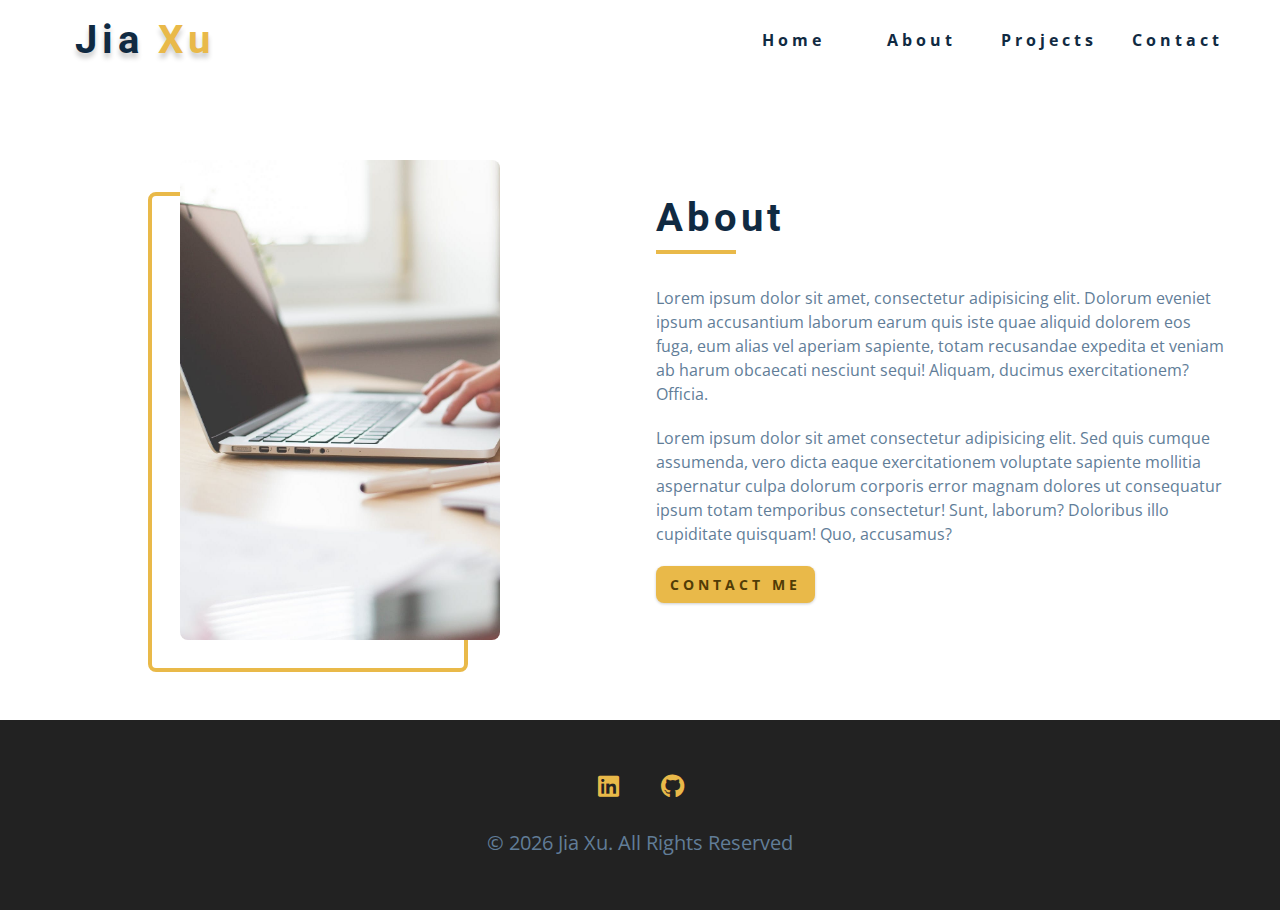
==== about.html @ faa22cb6 "first commit" ====
<!DOCTYPE html>
<html lang="en">
  <head>
    <meta charset="UTF-8" />
    <meta name="viewport" content="width=device-width, initial-scale=1.0" />
    <title>Jia Xu || About</title>
    <!-- font-awesome -->
    <link
      rel="stylesheet"
      href="./fontawesome-free-5.12.1-web/css/all.min.css"
    />
    <!-- css -->
    <link rel="stylesheet" href="./css/styles.css" />
  </head>
  <body>
    <!-- navbar -->
    <nav class="nav about-nav" id="nav">
      <div class="nav-center">
        <!-- nav header -->
        <div class="nav-header">
          <h1 class="nav-logo">Jia <span>Xu</span></h1>
          <button class="nav-btn" id="nav-btn">
            <i class="fas fa-bars"></i>
          </button>
        </div>
        <!-- nav links -->
        <ul class="nav-links">
          <li>
            <a href="index.html">home</a>
          </li>
          <li>
            <a href="about.html">about</a>
          </li>
          <li>
            <a href="projects.html">projects</a>
          </li>
          <li>
            <a href="contact.html">contact</a>
          </li>
        </ul>
      </div>
    </nav>
    <!-- end of navbar -->
    <!-- sidebar -->
    <aside class="sidebar" id="sidebar">
      <div>
        <button class="close-btn" id="close-btn">
          <i class="fas fa-times"></i>
        </button>
        <!-- sidebar links -->
        <ul class="sidebar-links">
          <li>
            <a href="index.html">home</a>
          </li>
          <li>
            <a href="about.html">about</a>
          </li>
          <li>
            <a href="projects.html">projects</a>
          </li>
          <li>
            <a href="contact.html">contact</a>
          </li>
        </ul>
        <!-- social icons -->
        <ul class="social-icons">
          <li>
            <a href="https://www.linkedin.com/in/iamjiax/" class="social-icon">
              <i class="fab fa-linkedin"></i>
            </a>
          </li>
          <li>
            <a href="https://github.com/iamjiax" class="social-icon">
              <i class="fab fa-github"></i>
            </a>
          </li>
        </ul>
      </div>
    </aside>
    <!-- end of sidebar -->
    <!-- about -->
    <section class="section about-page">
      <div class="section-center about-center">
        <!-- about img -->
        <article class="about-img">
          <img
            src="./images/about-img1.jpeg"
            class="hero-photo"
            alt="about img"
          />
        </article>
        <!-- about info -->
        <article class="about-info">
          <!-- seciton title -->
          <div class="section-title about-title">
            <h2>about</h2>
            <div class="underline"></div>
          </div>
          <!-- end of section title -->
          <p>
            Lorem ipsum dolor sit amet, consectetur adipisicing elit. Dolorum
            eveniet ipsum accusantium laborum earum quis iste quae aliquid
            dolorem eos fuga, eum alias vel aperiam sapiente, totam recusandae
            expedita et veniam ab harum obcaecati nesciunt sequi! Aliquam,
            ducimus exercitationem? Officia.
          </p>
          <p>
            Lorem ipsum dolor sit amet consectetur adipisicing elit. Sed quis
            cumque assumenda, vero dicta eaque exercitationem voluptate sapiente
            mollitia aspernatur culpa dolorum corporis error magnam dolores ut
            consequatur ipsum totam temporibus consectetur! Sunt, laborum?
            Doloribus illo cupiditate quisquam! Quo, accusamus?
          </p>
          <a href="contact.html" class="btn">contact me</a>
        </article>
      </div>
    </section>
    <!-- end of about -->
    <!-- footer -->
    <footer class="footer">
      <!-- social icons -->
      <ul class="social-icons">
        <li>
          <a href="https://www.linkedin.com/in/iamjiax/" class="social-icon">
            <i class="fab fa-linkedin"></i>
          </a>
        </li>
        <li>
          <a href="https://github.com/iamjiax" class="social-icon">
            <i class="fab fa-github"></i>
          </a>
        </li>
      </ul>
      <p>&copy; <span id="date"></span> jia xu. all rights reserved</p>
    </footer>
    <script src="./js/app.js"></script>
  </body>
</html>
---- css/styles.css ----
/*
=============== 
Fonts
===============
*/
@import url("https://fonts.googleapis.com/css?family=Open+Sans|Roboto:400,700&display=swap");

/*
=============== 
Variables
===============
*/

:root {
  /* dark shades of primary color*/
  --clr-primary-1: hsl(43, 86%, 17%);
  --clr-primary-2: hsl(43, 77%, 27%);
  --clr-primary-3: hsl(43, 72%, 37%);
  --clr-primary-4: hsl(42, 63%, 48%);
  /* primary/main color */
  --clr-primary-5: hsl(42, 78%, 60%);
  /* lighter shades of primary color */
  --clr-primary-6: hsl(43, 89%, 70%);
  --clr-primary-7: hsl(43, 90%, 76%);
  --clr-primary-8: hsl(45, 86%, 81%);
  --clr-primary-9: hsl(45, 90%, 88%);
  --clr-primary-10: hsl(45, 100%, 96%);
  /* darkest grey - used for headings */
  --clr-grey-1: hsl(209, 61%, 16%);
  --clr-grey-2: hsl(211, 39%, 23%);
  --clr-grey-3: hsl(209, 34%, 30%);
  --clr-grey-4: hsl(209, 28%, 39%);
  /* grey used for paragraphs */
  --clr-grey-5: hsl(210, 22%, 49%);
  --clr-grey-6: hsl(209, 23%, 60%);
  --clr-grey-7: hsl(211, 27%, 70%);
  --clr-grey-8: hsl(210, 31%, 80%);
  --clr-grey-9: hsl(212, 33%, 89%);
  --clr-grey-10: hsl(210, 36%, 96%);
  --clr-white: #fff;
  --ff-primary: "Roboto", sans-serif;
  --ff-secondary: "Open Sans", sans-serif;
  --transition: all 0.3s linear;
  --spacing: 0.25rem;
  --small-spacing: 0.1rem;
  --radius: 0.5rem;
  --light-shadow: 0 5px 15px rgba(0, 0, 0, 0.1);
  --dark-shadow: 0 5px 15px rgba(0, 0, 0, 0.2);
  --max-width: 1170px;
}
/*
=============== 
Global Styles
===============
*/

*,
::after,
::before {
  margin: 0;
  padding: 0;
  box-sizing: border-box;
}
body {
  font-family: var(--ff-secondary);
  background: var(--clr-white);
  color: var(--clr-grey-1);
  line-height: 1.5;
  font-size: 0.875rem;
}
ul {
  list-style-type: none;
}
a {
  text-decoration: none;
}
img:not(.nav-logo) {
  width: 100%;
  display: block;
}

h1,
h2,
h3,
h4 {
  letter-spacing: var(--spacing);
  text-transform: capitalize;
  line-height: 1.25;
  margin-bottom: 0.75rem;
  font-family: var(--ff-primary);
}
h1 {
  font-size: 3rem;
}
h2 {
  font-size: 2rem;
}
h3 {
  font-size: 1.25rem;
}
h4 {
  font-size: 0.875rem;
  letter-spacing: var(--small-spacing);
}
p {
  margin-bottom: 1.25rem;
  color: var(--clr-grey-5);
}
@media screen and (min-width: 800px) {
  h1 {
    font-size: 4rem;
  }
  h2 {
    font-size: 2.5rem;
  }
  h3 {
    font-size: 1.75rem;
  }
  h4 {
    font-size: 1rem;
  }
  body {
    font-size: 1rem;
  }
  h1,
  h2,
  h3,
  h4 {
    line-height: 1;
  }
}
/*  global classes */

.btn {
  text-transform: uppercase;
  background: var(--clr-primary-5);
  color: var(--clr-primary-1);
  padding: 0.375rem 0.75rem;
  letter-spacing: var(--spacing);
  display: inline-block;
  font-weight: 700;
  -webkit-transition: var(--transition);
  transition: var(--transition);
  font-size: 0.875rem;
  border: 2px solid transparent;
  cursor: pointer;
  box-shadow: 0 1px 3px rgba(0, 0, 0, 0.2);
  border-radius: var(--radius);
}
.btn:hover {
  color: var(--clr-primary-1);
  background: var(--clr-primary-7);
}
/* section */
.section {
  padding: 5rem 0;
}

.section-center {
  width: 90vw;
  margin: 0 auto;
  max-width: 1170px;
}
@media screen and (min-width: 992px) {
  .section-center {
    width: 95vw;
  }
}
/* added during recording */
.underline {
  width: 5rem;
  height: 0.25rem;
  margin-bottom: 1.25rem;
  background: var(--clr-primary-5);
  margin-left: auto;
  margin-right: auto;
}
.section-title {
  margin-bottom: 4rem;
  text-align: center;
}
/*
=============== 
Navbar
===============
*/
.nav-logo {
  text-shadow: 0px 5px 5px rgba(0, 0, 0, 0.2);
  font-size: 40px;
  display: inline;
  padding: 0 20px;
  margin: 0;
  letter-spacing: 0.3rem;
}
.nav-logo span {
  color: var(--clr-primary-5);
}
.nav-links {
  display: none;
}
.nav {
  height: 5rem;
  padding: 1rem;
  display: grid;
  align-items: center;
  transition: var(--transition);
}
.nav-center {
  width: 100%;
  max-width: 1170px;
  margin: 0 auto;
}
.nav-header {
  display: grid;
  grid-template-columns: 1fr 1fr;
  align-items: center;
}
.nav-btn {
  background: transparent;
  border-color: transparent;
  color: var(--clr-primary-5);
  font-size: 2rem;
  cursor: pointer;
  justify-self: end;
}
@media screen and (min-width: 768px) {
  .nav {
    background: var(--clr-primary-10);
  }
  .nav-btn {
    display: none;
  }
  .nav-links {
    display: grid;
    grid-template-columns: repeat(4, 1fr);
    justify-items: center;
    column-gap: 2rem;
    justify-self: end;
  }
  .nav-links a {
    text-transform: capitalize;
    color: var(--clr-grey-1);
    font-weight: bold;
    letter-spacing: var(--spacing);
    transition: var(--transition);
  }
  .nav-links a:hover {
    color: var(--clr-primary-5);
  }
  .nav-center {
    display: grid;
    grid-template-columns: auto 1fr;
    align-items: center;
  }
}
/* fixed navbar */
.navbar-fixed {
  position: fixed;
  top: 0;
  left: 0;
  width: 100%;
  background: var(--clr-white);
  z-index: 2;
  box-shadow: var(--light-shadow);
}
/*
=============== 
Sidebar
===============
*/
.sidebar {
  position: fixed;
  top: 0;
  left: 0;
  width: 100%;
  height: 100%;
  background: var(--clr-grey-10);
  z-index: 4;
  display: grid;
  /* align-items: center;
  justify-content: center; */
  place-items: center;
  transition: var(--transition);
  /* hide the sidebar */
  transform: translateX(-100%);
}
.show-sidebar {
  transform: translateX(0);
}
.sidebar-links {
  text-align: center;
}
.sidebar-links a {
  font-size: 2rem;
  text-transform: capitalize;
  transition: var(--transition);
  color: var(--clr-grey-5);
  letter-spacing: var(--spacing);
  display: inline-block;
  margin-bottom: 1.5rem;
}
.sidebar-links a:hover {
  color: var(--clr-primary-5);
}
.social-icons {
  display: grid;
  margin-top: 3rem;
  width: 20rem;
  grid-template-columns: repeat(2, 4rem);
  justify-content: center;
  justify-items: center;
}
.social-icon {
  font-size: 1.5rem;
  color: var(--clr-grey-1);
  transition: var(--transition);
}
.social-icon:hover {
  color: var(--clr-primary-5);
}
.close-btn {
  position: absolute;
  top: 1rem;
  right: 1rem;
  font-size: 3rem;
  background: transparent;
  border: transparent;
  transition: var(--transition);
  color: #bb2525;
  cursor: pointer;
}
.close-btn:hover {
  color: #e66b6b;
}
/*
=============== 
Hero
===============
*/
/* underline added to globals */
.hero .underline {
  margin-bottom: 0.5rem;
  margin-left: 0;
}

.hero-img {
  display: none;
}
.hero {
  background: var(--clr-primary-10);
}
.hero-center {
  min-height: calc(100vh - 5rem);
  display: grid;
  place-items: center;
}
.hero-info h4 {
  line-height: 1.7rem;
  color: var(--clr-grey-5);
}

.hero-icons {
  justify-items: start;
  justify-content: start;
}
.hero-btn {
  margin-top: 1.25rem;
}

@media screen and (min-width: 992px) {
  .hero-img {
    display: block;
    position: relative;
  }
  .hero-center {
    grid-template-columns: 1fr 1fr;
  }

  .hero-img::before,
  .about-img::before {
    content: "";
    position: absolute;
    width: 100%;
    height: 100%;
    border: 0.25rem solid var(--clr-primary-5);
    top: 2rem;
    right: -2rem;
    border-radius: var(--radius);
  }
}
.hero-photo {
  max-width: 25rem;
  max-height: 30rem;
  object-fit: cover;
  border-radius: var(--radius);
  position: relative;
}
/*
=============== 
About
===============
*/
/* section title added to globals */
.about-nav {
  background: var(--clr-white);
}
.about-page {
  min-height: calc(100vh - 5rem - 190px);
}
.about-title {
  text-align: left;
  margin-bottom: 2rem;
}
.about-title .underline {
  margin-left: 0;
}
.about-center {
  display: grid;
  gap: 3rem 2rem;
}
.about-img {
  justify-self: center;
}
@media screen and (min-width: 992px) {
  .about-center {
    grid-template-columns: 1fr 1fr;
  }
  .about-img {
    position: relative;
  }
  .about-img::before {
    left: -2rem;
  }
  .about-info {
    align-self: center;
  }
}
/*
=============== 
Services
===============
*/
/* small screen layout setup */
/* bg-grey in globals */

/*
=============== 
Projects
===============
*/

/*
=============== 
Connect
===============
*/

/*
=============== 
Skills
===============
*/
@media screen and (min-width: 768px) {
  .skills-center {
    display: grid;
    grid-template-columns: 1fr 1fr;
    column-gap: 2rem;
  }
}
.skills {
  background: var(--clr-primary-9);
}
.skills h3 {
  margin: 1.5rem 0;
  color: var(--clr-primary-1);
  letter-spacing: var(--small-spacing);
}
.skill {
  margin-bottom: 1.25rem;
}
.skill p {
  margin-bottom: 2.5rem;
  text-transform: capitalize;
  color: var(--clr-primary-1);
  line-height: 2rem;
}
/*
=============== 
Timeline
===============
*/

/*
=============== 
Blog
===============
*/

/*
=============== 
Footer
===============
*/
.footer {
  padding-bottom: 2rem;
  background: #222;
  display: grid;
  place-items: center;
}
.footer .social-icons {
  margin-bottom: 1.5rem;
}
.footer .social-icon {
  color: var(--clr-primary-5);
}
.footer .social-icon:hover {
  color: var(--clr-primary-10);
}
.footer p {
  font-size: 1.25rem;
  text-transform: capitalize;
}
/*
=============== 
Single Page
===============
*/
.single-page {
  background: var(--clr-primary-10);
  min-height: calc(100vh - 5rem - 190px);
}
.page-info {
  max-width: 700px;
}
.page-info a {
  text-transform: uppercase;
  color: var(--clr-primary-5);
  transition: var(--transition);
}
.page-info a:hover {
  color: var(--clr-primary-1);
}
/*
=============== 
Products Page
===============
*/
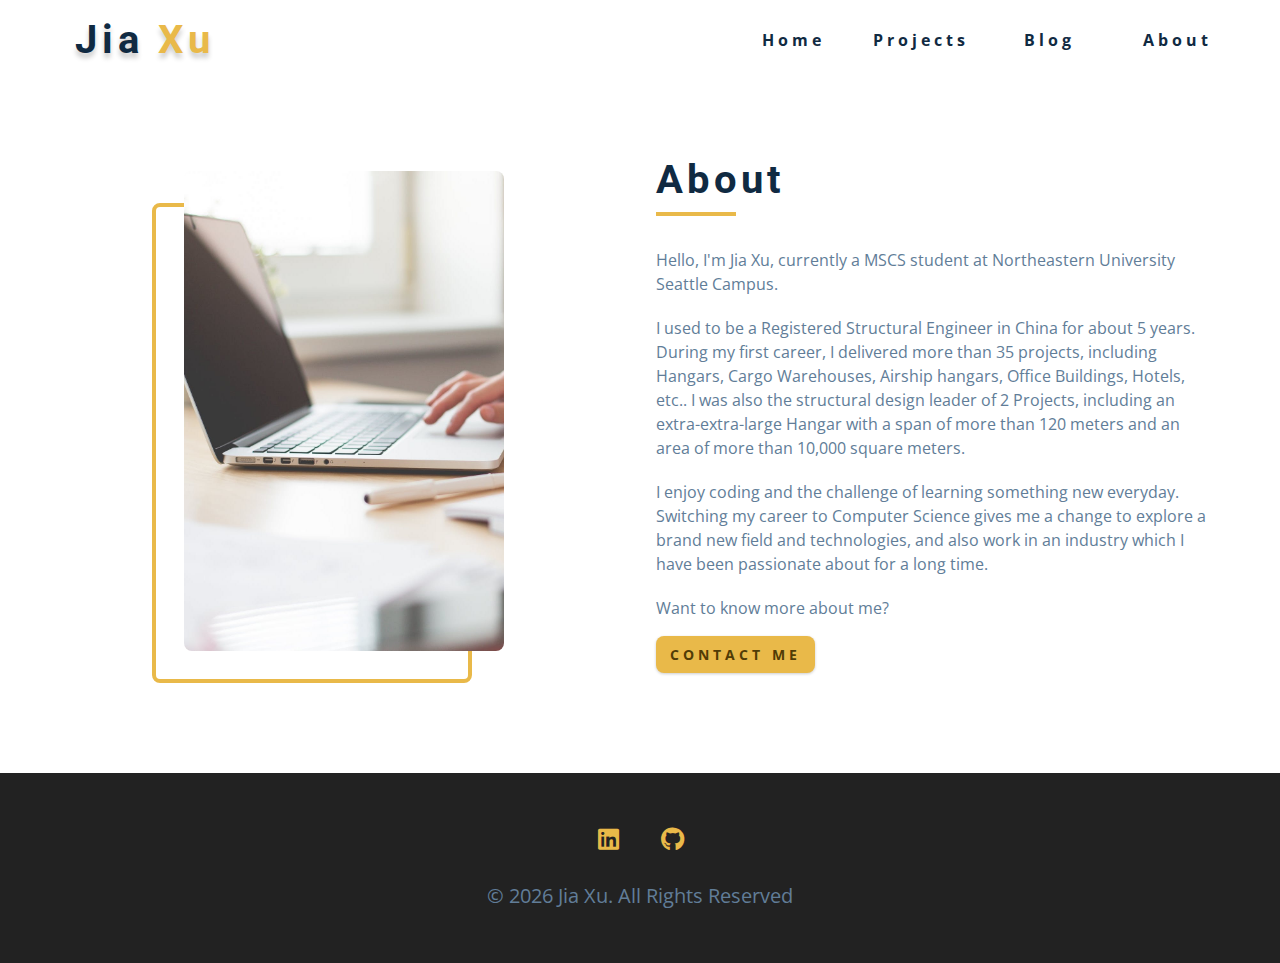
==== commit ff194ea3: "complete home page" ====
--- a/about.html
+++ b/about.html
@@ -29,13 +29,13 @@
             <a href="index.html">home</a>
           </li>
           <li>
-            <a href="about.html">about</a>
-          </li>
-          <li>
             <a href="projects.html">projects</a>
           </li>
           <li>
-            <a href="contact.html">contact</a>
+            <a href="blog.html">blog</a>
+          </li>
+          <li>
+            <a href="about.html">about</a>
           </li>
         </ul>
       </div>
@@ -53,13 +53,13 @@
             <a href="index.html">home</a>
           </li>
           <li>
-            <a href="about.html">about</a>
-          </li>
-          <li>
             <a href="projects.html">projects</a>
           </li>
           <li>
-            <a href="contact.html">contact</a>
+            <a href="blog.html">blog</a>
+          </li>
+          <li>
+            <a href="about.html">about</a>
           </li>
         </ul>
         <!-- social icons -->
@@ -98,20 +98,27 @@
           </div>
           <!-- end of section title -->
           <p>
-            Lorem ipsum dolor sit amet, consectetur adipisicing elit. Dolorum
-            eveniet ipsum accusantium laborum earum quis iste quae aliquid
-            dolorem eos fuga, eum alias vel aperiam sapiente, totam recusandae
-            expedita et veniam ab harum obcaecati nesciunt sequi! Aliquam,
-            ducimus exercitationem? Officia.
+            Hello, I'm Jia Xu, currently a MSCS student at Northeastern
+            University Seattle Campus.
           </p>
           <p>
-            Lorem ipsum dolor sit amet consectetur adipisicing elit. Sed quis
-            cumque assumenda, vero dicta eaque exercitationem voluptate sapiente
-            mollitia aspernatur culpa dolorum corporis error magnam dolores ut
-            consequatur ipsum totam temporibus consectetur! Sunt, laborum?
-            Doloribus illo cupiditate quisquam! Quo, accusamus?
+            I used to be a Registered Structural Engineer in China for about 5
+            years. During my first career, I delivered more than 35 projects,
+            including Hangars, Cargo Warehouses, Airship hangars, Office
+            Buildings, Hotels, etc.. I was also the structural design leader of
+            2 Projects, including an extra-extra-large Hangar with a span of
+            more than 120 meters and an area of more than 10,000 square meters.
           </p>
-          <a href="contact.html" class="btn">contact me</a>
+          <p>
+            I enjoy coding and the challenge of learning something new everyday.
+            Switching my career to Computer Science gives me a change to explore
+            a brand new field and technologies, and also work in an industry
+            which I have been passionate about for a long time.
+          </p>
+          <p>
+            Want to know more about me? <br />
+            <a href="contact.html" class="btn contact-btn">contact me</a>
+          </p>
         </article>
       </div>
     </section>
--- a/css/styles.css
+++ b/css/styles.css
@@ -163,7 +163,7 @@
 }
 @media screen and (min-width: 992px) {
   .section-center {
-    width: 95vw;
+    width: 90vw;
   }
 }
 /* added during recording */
@@ -420,6 +420,8 @@
 }
 .about-img {
   justify-self: center;
+  align-self: center;
+  transform: translateY(-1rem);
 }
 @media screen and (min-width: 992px) {
   .about-center {
@@ -435,6 +437,9 @@
     align-self: center;
   }
 }
+.contact-btn {
+  margin-top: 1rem;
+}
 /*
 =============== 
 Services
@@ -448,7 +453,71 @@
 Projects
 ===============
 */
-
+.projects-text {
+  width: 85vw;
+  max-width: 30rem;
+  margin: 0 auto;
+}
+.project {
+  position: relative;
+  background: var(--clr-primary-5);
+  border-radius: var(--radius);
+  margin-bottom: 2rem;
+}
+.project-info {
+  text-align: center;
+  color: var(--clr-white);
+  position: absolute;
+  top: 50%;
+  left: 50%;
+  transform: translate(-50%, -50%);
+  transition: var(--transition);
+  opacity: 0;
+}
+.project-info p {
+  text-transform: capitalize;
+  color: var(--clr-white);
+}
+.project:hover .project-info {
+  opacity: 1;
+}
+.project-img {
+  transition: var(--transition);
+  border-radius: var(--radius);
+  height: 15rem;
+  object-fit: cover;
+}
+.project:hover .project-img {
+  opacity: 0.1;
+}
+.project::after {
+  content: "";
+  position: absolute;
+  top: 0;
+  left: 0;
+  width: 100%;
+  height: 100%;
+  border: 0.25rem solid var(--clr-white);
+  border-radius: var(--radius);
+  transition: var(--transition);
+  opacity: 0;
+}
+.project:hover::after {
+  opacity: 1;
+  transform: scale(0.8);
+}
+@media screen and (min-width: 676px) {
+  .projects-center {
+    display: grid;
+    grid-template-columns: 1fr 1fr;
+    column-gap: 2rem;
+  }
+}
+@media screen and (min-width: 992px) {
+  .projects-center {
+    grid-template-columns: 1fr 1fr 1fr;
+  }
+}
 /*
 =============== 
 Connect
@@ -460,36 +529,197 @@
 Skills
 ===============
 */
+.frameworks {
+  display: grid;
+  grid-template-columns: repeat(3, 1fr);
+}
+.concepts {
+  display: grid;
+  grid-template-columns: repeat(1, 1fr);
+}
 @media screen and (min-width: 768px) {
   .skills-center {
     display: grid;
+  }
+  .pro-langs {
+    display: grid;
     grid-template-columns: 1fr 1fr;
-    column-gap: 2rem;
+    column-gap: 4rem;
+  }
+  .frameworks {
+    display: grid;
+    grid-template-columns: repeat(6, 1fr);
+  }
+  .concepts {
+    display: grid;
+    grid-template-columns: repeat(3, 1fr);
+  }
+  .courses {
+    display: grid;
+    grid-template-columns: repeat(1, 1fr);
+  }
+}
+@media screen and (min-width: 1080px) {
+  .frameworks {
+    display: grid;
+    grid-template-columns: repeat(6, 1fr);
+  }
+  .concepts {
+    display: grid;
+    grid-template-columns: repeat(4, 1fr);
+  }
+  .courses {
+    display: grid;
+    grid-template-columns: repeat(2, 1fr);
   }
 }
 .skills {
   background: var(--clr-primary-9);
 }
 .skills h3 {
-  margin: 1.5rem 0;
+  margin-top: 3rem;
+  margin-bottom: 1.5rem;
   color: var(--clr-primary-1);
   letter-spacing: var(--small-spacing);
 }
+.skills h3 a {
+  color: var(--clr-primary-1);
+}
+.skills h3 a:visited {
+  color: var(--clr-primary-1);
+}
+.skills h3 a:hover {
+  color: var(--clr-primary-5);
+}
 .skill {
   margin-bottom: 1.25rem;
 }
 .skill p {
-  margin-bottom: 2.5rem;
+  margin-bottom: 0.5rem;
   text-transform: capitalize;
   color: var(--clr-primary-1);
-  line-height: 2rem;
+}
+.skill-container {
+  background: var(--clr-white);
+  height: 1rem;
+  width: 100%;
+  border-radius: var(--radius);
+  position: relative;
+}
+.skill-value {
+  position: absolute;
+  top: 0;
+  left: 0;
+  background: var(--clr-primary-5);
+  height: 100%;
+  width: 90%;
+  border-radius: var(--radius);
+}
+.value-90 {
+  width: 90%;
+}
+.value-80 {
+  width: 80%;
+}
+.value-70 {
+  width: 70%;
+}
+.value-60 {
+  width: 60%;
+}
+.value-50 {
+  width: 50%;
+}
+.skill-text {
+  position: absolute;
+  top: -2rem;
+  left: 90%;
+  transform: translateX(-50%);
+}
+.skill-text-90 {
+  left: 90%;
+}
+.skill-text-80 {
+  left: 80%;
+}
+.skill-text-70 {
+  left: 70%;
+}
+.skill-text-60 {
+  left: 60%;
+}
+.skill-text-50 {
+  left: 50%;
 }
 /*
 =============== 
 Timeline
 ===============
 */
-
+.timeline-center {
+  width: 80vw;
+  max-width: 50rem;
+}
+.timeline-item {
+  border-top: 2px dashed var(--clr-primary-5);
+  margin: 0;
+  padding: 4rem 2rem;
+  position: relative;
+  color: var(--clr-grey-1);
+}
+.timeline-item h4 {
+  letter-spacing: normal;
+}
+.timeline-item p {
+  margin-bottom: 0;
+}
+.timeline-item ul {
+  list-style-type: disc;
+  padding-left: 1.5rem;
+  color: var(--clr-grey-5);
+}
+.timeline-item:nth-child(even) {
+  border-left: 2px dashed var(--clr-primary-5);
+  border-top-left-radius: 2rem;
+  border-bottom-left-radius: 2rem;
+  margin-right: 2rem;
+  padding-right: 0;
+}
+.timeline-item:nth-child(odd) {
+  border-right: 2px dashed var(--clr-primary-5);
+  border-top-right-radius: 2rem;
+  border-bottom-right-radius: 2rem;
+  margin-left: 2rem;
+  padding-left: 0;
+}
+.timeline-item:first-child {
+  border-top: 0;
+  border-top-right-radius: 0;
+}
+.timeline-item:last-child {
+  border-bottom-right-radius: 0;
+}
+.number {
+  position: absolute;
+  top: 50%;
+  transform: translate(-50%, -50%);
+  margin-bottom: 0;
+  background: var(--clr-primary-5);
+  width: 2rem;
+  height: 2rem;
+  border-radius: 50%;
+  display: grid;
+  place-items: center;
+  color: var(--clr-primary-1);
+  font-weight: bold;
+}
+.timeline-item:nth-child(even) .number {
+  left: 0;
+}
+.timeline-item:nth-child(odd) .number {
+  right: 0;
+  transform: translate(50%, -50%);
+}
 /*
 =============== 
 Blog
